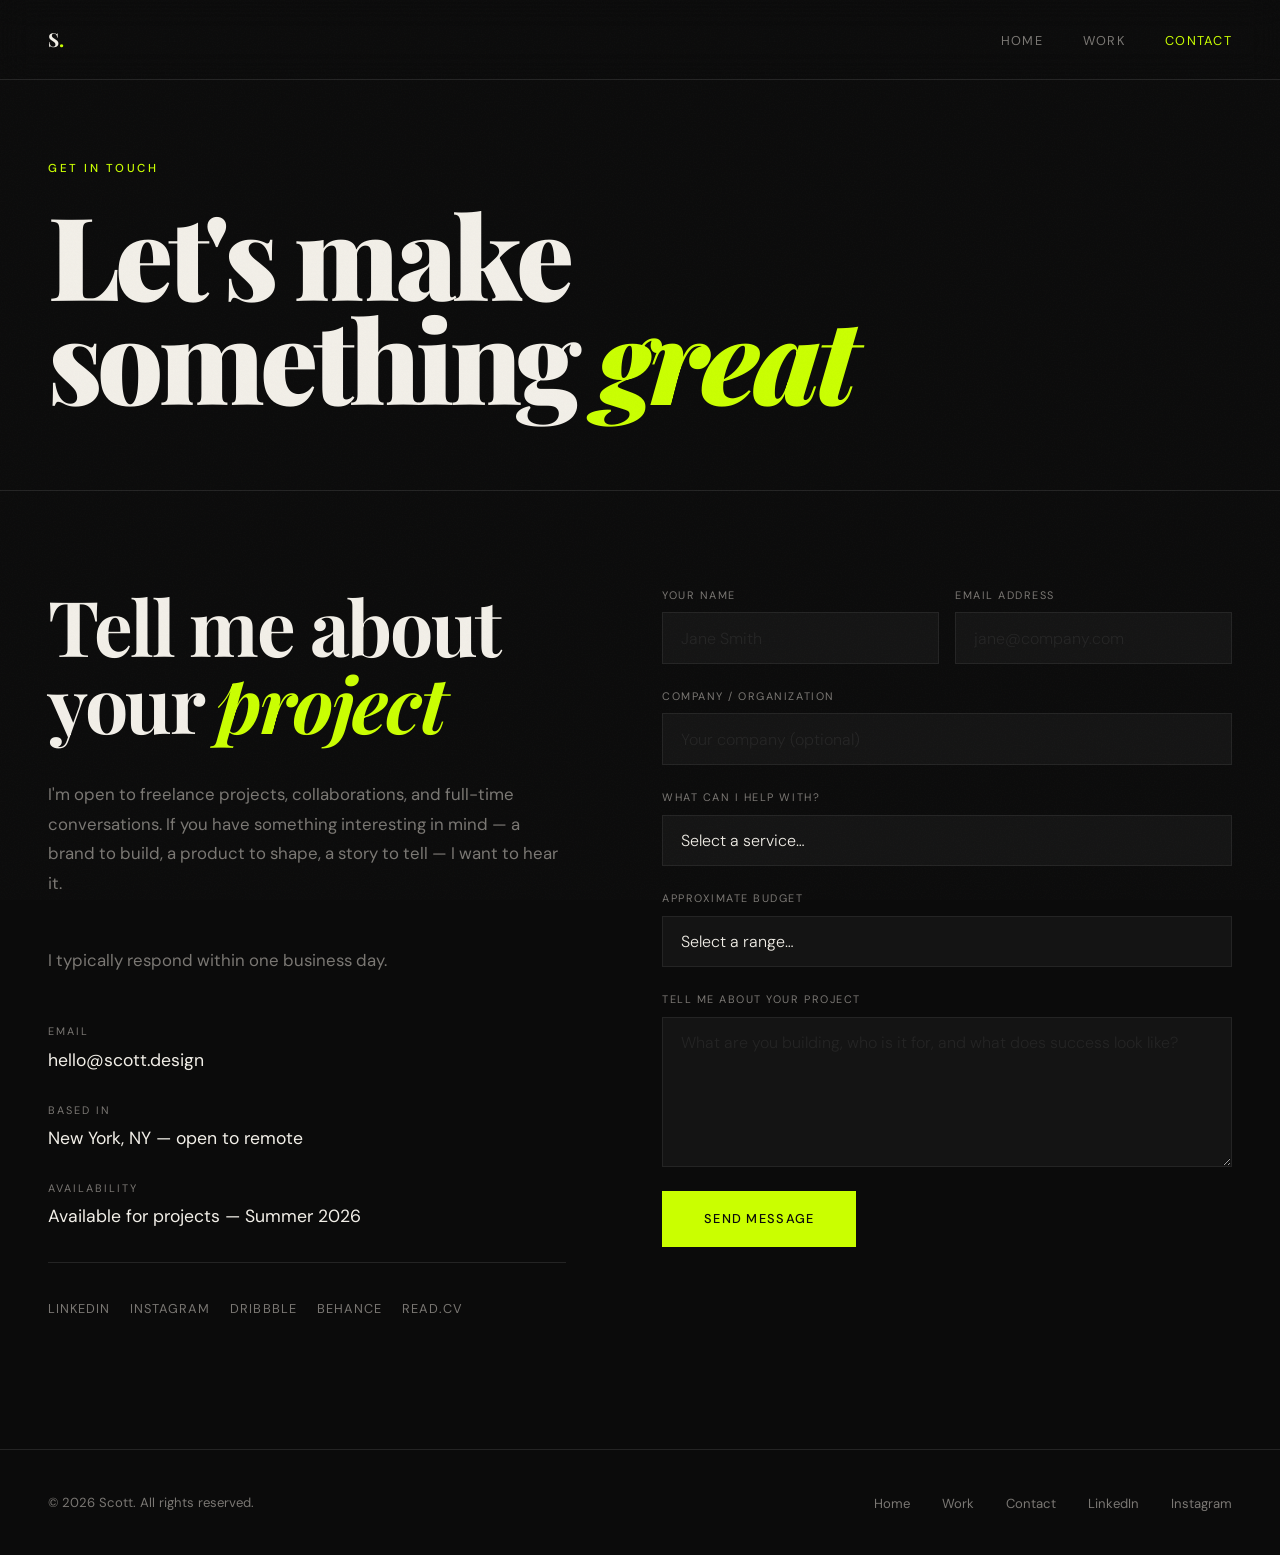
==== contact.html @ d435661e "first commit" ====
<!DOCTYPE html>
<html lang="en">
<head>
  <meta charset="UTF-8" />
  <meta name="viewport" content="width=device-width, initial-scale=1.0" />
  <title>Contact — Scott, Designer</title>
  <meta name="description" content="Get in touch with Scott to discuss your next design project." />
  <link rel="stylesheet" href="css/style.css" />
</head>
<body>

  <!-- ── NAVIGATION ── -->
  <nav>
    <a class="nav-logo" href="index.html">S<span>.</span></a>
    <ul class="nav-links">
      <li><a href="index.html">Home</a></li>
      <li><a href="work.html">Work</a></li>
      <li><a href="contact.html" class="active">Contact</a></li>
    </ul>
  </nav>

  <!-- ── PAGE HERO ── -->
  <div class="page-hero">
    <p class="page-hero-label">Get In Touch</p>
    <h1 class="page-hero-title">Let's make<br>something <em>great</em></h1>
  </div>

  <!-- ── CONTACT LAYOUT ── -->
  <div class="contact-layout">

    <!-- LEFT: Info -->
    <div class="contact-info">
      <div class="section-title">Tell me about<br>your <em>project</em></div>
      <p>
        I'm open to freelance projects, collaborations, and full-time 
        conversations. If you have something interesting in mind — 
        a brand to build, a product to shape, a story to tell — 
        I want to hear it.
      </p>
      <p>
        I typically respond within one business day.
      </p>

      <ul class="contact-details">
        <li>
          <div class="detail-label">Email</div>
          <div class="detail-value">
            <a href="mailto:hello@scott.design">hello@scott.design</a>
          </div>
        </li>
        <li>
          <div class="detail-label">Based In</div>
          <div class="detail-value">New York, NY — open to remote</div>
        </li>
        <li>
          <div class="detail-label">Availability</div>
          <div class="detail-value">Available for projects &mdash; Summer 2026</div>
        </li>
      </ul>

      <div class="divider"></div>

      <ul class="social-links">
        <li><a href="#" aria-label="LinkedIn">LinkedIn</a></li>
        <li><a href="#" aria-label="Instagram">Instagram</a></li>
        <li><a href="#" aria-label="Dribbble">Dribbble</a></li>
        <li><a href="#" aria-label="Behance">Behance</a></li>
        <li><a href="#" aria-label="Read.cv">Read.cv</a></li>
      </ul>
    </div>

    <!-- RIGHT: Form -->
    <form class="contact-form" action="#" method="POST">

      <div class="form-row">
        <div class="form-group">
          <label for="name">Your Name</label>
          <input type="text" id="name" name="name" placeholder="Jane Smith" required />
        </div>
        <div class="form-group">
          <label for="email">Email Address</label>
          <input type="email" id="email" name="email" placeholder="jane@company.com" required />
        </div>
      </div>

      <div class="form-group">
        <label for="company">Company / Organization</label>
        <input type="text" id="company" name="company" placeholder="Your company (optional)" />
      </div>

      <div class="form-group">
        <label for="service">What can I help with?</label>
        <select id="service" name="service">
          <option value="" disabled selected>Select a service&hellip;</option>
          <option value="brand">Brand Identity</option>
          <option value="digital">Digital Design / UI</option>
          <option value="art-direction">Art Direction</option>
          <option value="design-system">Design System</option>
          <option value="other">Something else</option>
        </select>
      </div>

      <div class="form-group">
        <label for="budget">Approximate Budget</label>
        <select id="budget" name="budget">
          <option value="" disabled selected>Select a range&hellip;</option>
          <option value="5-10k">$5k &ndash; $10k</option>
          <option value="10-25k">$10k &ndash; $25k</option>
          <option value="25-50k">$25k &ndash; $50k</option>
          <option value="50k+">$50k+</option>
          <option value="tbd">Let's talk</option>
        </select>
      </div>

      <div class="form-group">
        <label for="message">Tell me about your project</label>
        <textarea id="message" name="message" placeholder="What are you building, who is it for, and what does success look like?" required></textarea>
      </div>

      <button type="submit" class="form-submit">Send Message</button>

    </form>
  </div>

  <!-- ── FOOTER ── -->
  <footer>
    <p class="footer-copy">&copy; 2026 Scott. All rights reserved.</p>
    <ul class="footer-links">
      <li><a href="index.html">Home</a></li>
      <li><a href="work.html">Work</a></li>
      <li><a href="contact.html">Contact</a></li>
      <li><a href="#" aria-label="LinkedIn">LinkedIn</a></li>
      <li><a href="#" aria-label="Instagram">Instagram</a></li>
    </ul>
  </footer>

</body>
</html>
---- css/style.css ----
@import url('https://fonts.googleapis.com/css2?family=Playfair+Display:ital,wght@0,400;0,700;0,900;1,400;1,700&family=DM+Sans:opsz,wght@9..40,300;9..40,400;9..40,500&display=swap');

*, *::before, *::after {
  box-sizing: border-box;
  margin: 0;
  padding: 0;
}

:root {
  --bg:      #0B0B0B;
  --surface: #141414;
  --border:  #242424;
  --text:    #F2EFE8;
  --muted:   #7A7773;
  --accent:  #CAFF00;
}

html { scroll-behavior: smooth; }

body {
  background-color: var(--bg);
  color: var(--text);
  font-family: 'DM Sans', sans-serif;
  font-size: 16px;
  line-height: 1.6;
  -webkit-font-smoothing: antialiased;
}

a { color: inherit; text-decoration: none; }

img { display: block; width: 100%; }

/* ── NOISE OVERLAY ── */
body::after {
  content: '';
  position: fixed;
  inset: 0;
  background-image: url("data:image/svg+xml,%3Csvg xmlns='http://www.w3.org/2000/svg' width='300' height='300'%3E%3Cfilter id='n'%3E%3CfeTurbulence type='fractalNoise' baseFrequency='0.75' numOctaves='4' stitchTiles='stitch'/%3E%3C/filter%3E%3Crect width='300' height='300' filter='url(%23n)' opacity='0.05'/%3E%3C/svg%3E");
  pointer-events: none;
  z-index: 9000;
  opacity: 0.5;
}

/* ── NAV ── */
nav {
  position: fixed;
  top: 0; left: 0; right: 0;
  z-index: 100;
  padding: 1.5rem 3rem;
  display: flex;
  justify-content: space-between;
  align-items: center;
  background: rgba(11, 11, 11, 0.82);
  backdrop-filter: blur(16px);
  -webkit-backdrop-filter: blur(16px);
  border-bottom: 1px solid var(--border);
}

.nav-logo {
  font-family: 'Playfair Display', serif;
  font-size: 1.2rem;
  font-weight: 700;
  letter-spacing: -0.02em;
  color: var(--text);
}

.nav-logo span { color: var(--accent); }

.nav-links {
  display: flex;
  gap: 2.5rem;
  list-style: none;
}

.nav-links a {
  color: var(--muted);
  font-size: 0.8rem;
  font-weight: 400;
  letter-spacing: 0.1em;
  text-transform: uppercase;
  transition: color 0.2s;
}

.nav-links a:hover,
.nav-links a.active { color: var(--accent); }

/* ── HERO ── */
.hero {
  min-height: 100vh;
  display: flex;
  flex-direction: column;
  justify-content: flex-end;
  padding: 3rem;
  padding-top: 7rem;
  position: relative;
  overflow: hidden;
}

.hero-eyebrow {
  font-size: 0.72rem;
  letter-spacing: 0.22em;
  text-transform: uppercase;
  color: var(--accent);
  margin-bottom: 1.25rem;
  font-weight: 500;
}

.hero-name {
  font-family: 'Playfair Display', serif;
  font-size: clamp(5rem, 17vw, 16rem);
  font-weight: 900;
  line-height: 0.88;
  letter-spacing: -0.04em;
  color: var(--text);
}

.hero-name em {
  font-style: italic;
  color: var(--accent);
}

.hero-sub {
  margin-top: 2rem;
  padding-top: 2rem;
  border-top: 1px solid var(--border);
  display: flex;
  justify-content: space-between;
  align-items: flex-end;
  gap: 2rem;
}

.hero-tagline {
  font-size: clamp(1rem, 2vw, 1.375rem);
  color: var(--muted);
  font-weight: 300;
  max-width: 420px;
  line-height: 1.5;
}

.hero-tagline strong { color: var(--text); font-weight: 400; }

.hero-cta {
  display: flex;
  gap: 1rem;
  align-items: center;
  flex-shrink: 0;
}

.hero-scroll {
  font-size: 0.72rem;
  letter-spacing: 0.16em;
  text-transform: uppercase;
  color: var(--muted);
}

/* ── BUTTONS ── */
.btn {
  display: inline-block;
  padding: 0.875rem 2rem;
  font-size: 0.8rem;
  font-weight: 500;
  letter-spacing: 0.08em;
  text-transform: uppercase;
  transition: all 0.2s;
  cursor: pointer;
  font-family: 'DM Sans', sans-serif;
}

.btn-primary {
  background: var(--accent);
  color: var(--bg);
  border: 2px solid var(--accent);
}

.btn-primary:hover {
  background: transparent;
  color: var(--accent);
}

.btn-ghost {
  background: transparent;
  color: var(--muted);
  border: 2px solid var(--border);
}

.btn-ghost:hover {
  border-color: var(--text);
  color: var(--text);
}

/* ── SECTION SHARED ── */
.section-label {
  font-size: 0.72rem;
  letter-spacing: 0.22em;
  text-transform: uppercase;
  color: var(--accent);
  font-weight: 500;
  display: flex;
  align-items: center;
  gap: 1rem;
  margin-bottom: 3rem;
}

.section-label::after {
  content: '';
  flex: 1;
  height: 1px;
  background: var(--border);
}

.section-title {
  font-family: 'Playfair Display', serif;
  font-size: clamp(2.5rem, 6vw, 5rem);
  font-weight: 700;
  line-height: 1.0;
  letter-spacing: -0.03em;
  margin-bottom: 2.5rem;
}

.section-title em {
  font-style: italic;
  color: var(--accent);
}

/* ── ABOUT ── */
#about {
  padding: 8rem 3rem;
}

.about-grid {
  display: grid;
  grid-template-columns: 1.1fr 0.9fr;
  gap: 6rem;
  align-items: start;
}

.about-text p {
  color: var(--muted);
  font-size: 1.05rem;
  line-height: 1.85;
  margin-bottom: 1.5rem;
}

.about-text p:first-of-type {
  font-size: 1.3rem;
  color: var(--text);
  font-weight: 300;
  line-height: 1.6;
}

.about-text p strong { color: var(--text); font-weight: 400; }

.about-actions { margin-top: 2.5rem; display: flex; gap: 1rem; }

.about-sidebar {}

.stats-grid {
  display: grid;
  grid-template-columns: 1fr 1fr;
  gap: 1px;
  background: var(--border);
  border: 1px solid var(--border);
  margin-bottom: 2rem;
}

.stat {
  background: var(--bg);
  padding: 2.25rem;
}

.stat-num {
  font-family: 'Playfair Display', serif;
  font-size: 3.25rem;
  font-weight: 900;
  line-height: 1;
  color: var(--accent);
  margin-bottom: 0.4rem;
}

.stat-label {
  font-size: 0.72rem;
  letter-spacing: 0.12em;
  text-transform: uppercase;
  color: var(--muted);
}

.skills-list {
  list-style: none;
  border: 1px solid var(--border);
}

.skills-list li {
  padding: 1rem 1.5rem;
  border-bottom: 1px solid var(--border);
  font-size: 0.9rem;
  color: var(--muted);
  display: flex;
  justify-content: space-between;
  align-items: center;
  transition: background 0.2s, color 0.2s;
}

.skills-list li:last-child { border-bottom: none; }

.skills-list li:hover {
  background: var(--surface);
  color: var(--text);
}

.skill-dot {
  width: 6px;
  height: 6px;
  border-radius: 50%;
  background: var(--accent);
}

/* ── SERVICES ── */
#services {
  padding: 8rem 3rem;
  background: var(--surface);
  border-top: 1px solid var(--border);
  border-bottom: 1px solid var(--border);
}

.services-grid {
  display: grid;
  grid-template-columns: repeat(3, 1fr);
  gap: 1px;
  background: var(--border);
  border: 1px solid var(--border);
  margin-top: 1rem;
}

.service-card {
  background: var(--surface);
  padding: 3rem 2.5rem;
  transition: background 0.3s;
}

.service-card:hover { background: #1C1C1C; }

.service-num {
  font-family: 'Playfair Display', serif;
  font-size: 5rem;
  font-weight: 900;
  color: var(--border);
  line-height: 1;
  margin-bottom: 2rem;
  transition: color 0.3s;
}

.service-card:hover .service-num { color: #333; }

.service-name {
  font-family: 'Playfair Display', serif;
  font-size: 1.5rem;
  font-weight: 700;
  margin-bottom: 1rem;
  color: var(--text);
}

.service-desc {
  color: var(--muted);
  font-size: 0.95rem;
  line-height: 1.75;
}

/* ── WORK PREVIEW ── */
#work-preview {
  padding: 8rem 3rem;
}

.work-grid {
  display: grid;
  grid-template-columns: repeat(2, 1fr);
  gap: 1.5rem;
  margin-top: 1rem;
}

.project-card {
  overflow: hidden;
  border: 1px solid var(--border);
  transition: border-color 0.3s;
}

.project-card:hover { border-color: var(--accent); }

.project-thumb {
  aspect-ratio: 16 / 10;
  overflow: hidden;
  position: relative;
}

.project-thumb svg {
  width: 100%;
  height: 100%;
}

.project-info {
  padding: 1.75rem 2rem;
  display: flex;
  justify-content: space-between;
  align-items: flex-start;
  gap: 1rem;
}

.project-meta {}

.project-name {
  font-family: 'Playfair Display', serif;
  font-size: 1.375rem;
  font-weight: 700;
  margin-bottom: 0.5rem;
}

.project-tags { display: flex; gap: 0.5rem; flex-wrap: wrap; margin-top: 0.5rem; }

.tag {
  font-size: 0.68rem;
  letter-spacing: 0.1em;
  text-transform: uppercase;
  color: var(--muted);
  border: 1px solid var(--border);
  padding: 0.2rem 0.65rem;
  border-radius: 2rem;
}

.project-arrow {
  font-size: 1.25rem;
  color: var(--border);
  transition: color 0.2s, transform 0.2s;
  flex-shrink: 0;
  margin-top: 0.25rem;
}

.project-card:hover .project-arrow {
  color: var(--accent);
  transform: translate(2px, -2px);
}

.work-more {
  margin-top: 3rem;
  text-align: center;
}

/* ── CTA BAND ── */
.cta-band {
  background: var(--accent);
  padding: 7rem 3rem;
  text-align: center;
}

.cta-band .section-title {
  color: var(--bg);
  margin-bottom: 1rem;
}

.cta-band .section-label { color: rgba(11,11,11,0.5); justify-content: center; }
.cta-band .section-label::after { display: none; }

.cta-band p {
  color: rgba(11, 11, 11, 0.6);
  font-size: 1.1rem;
  font-weight: 300;
  max-width: 480px;
  margin: 0 auto 3rem;
  line-height: 1.65;
}

.btn-dark {
  background: var(--bg);
  color: var(--accent);
  border: 2px solid var(--bg);
}

.btn-dark:hover {
  background: transparent;
  color: var(--bg);
}

/* ── FOOTER ── */
footer {
  padding: 2.5rem 3rem;
  border-top: 1px solid var(--border);
  display: flex;
  justify-content: space-between;
  align-items: center;
  flex-wrap: wrap;
  gap: 1rem;
}

.footer-copy {
  color: var(--muted);
  font-size: 0.82rem;
}

.footer-links {
  display: flex;
  gap: 2rem;
  list-style: none;
}

.footer-links a {
  color: var(--muted);
  font-size: 0.82rem;
  transition: color 0.2s;
}

.footer-links a:hover { color: var(--text); }

/* ── PAGE HERO (work / contact) ── */
.page-hero {
  padding: 10rem 3rem 5rem;
  border-bottom: 1px solid var(--border);
}

.page-hero-label {
  font-size: 0.72rem;
  letter-spacing: 0.22em;
  text-transform: uppercase;
  color: var(--accent);
  font-weight: 500;
  margin-bottom: 1.5rem;
}

.page-hero-title {
  font-family: 'Playfair Display', serif;
  font-size: clamp(3.5rem, 9vw, 8rem);
  font-weight: 900;
  line-height: 0.9;
  letter-spacing: -0.04em;
}

.page-hero-title em {
  font-style: italic;
  color: var(--accent);
}

/* ── WORK PAGE ── */
.work-full {
  padding: 4rem 3rem 8rem;
}

.work-full-grid {
  display: grid;
  grid-template-columns: repeat(2, 1fr);
  gap: 1.5rem;
}

/* ── CONTACT PAGE ── */
.contact-layout {
  display: grid;
  grid-template-columns: 1fr 1.1fr;
  gap: 6rem;
  padding: 6rem 3rem 8rem;
  align-items: start;
}

.contact-info > p {
  color: var(--muted);
  font-size: 1.05rem;
  line-height: 1.75;
  margin-bottom: 3rem;
}

.contact-details {
  list-style: none;
  display: flex;
  flex-direction: column;
  gap: 1.75rem;
}

.contact-details li {}

.detail-label {
  font-size: 0.68rem;
  letter-spacing: 0.18em;
  text-transform: uppercase;
  color: var(--muted);
  margin-bottom: 0.3rem;
}

.detail-value {
  font-size: 1.1rem;
  color: var(--text);
}

.detail-value a { transition: color 0.2s; }
.detail-value a:hover { color: var(--accent); }

.divider { height: 1px; background: var(--border); margin: 2rem 0; }

.social-links {
  display: flex;
  gap: 1.25rem;
  flex-wrap: wrap;
  list-style: none;
}

.social-links a {
  font-size: 0.8rem;
  letter-spacing: 0.08em;
  text-transform: uppercase;
  color: var(--muted);
  transition: color 0.2s;
  border-bottom: 1px solid transparent;
  padding-bottom: 2px;
}

.social-links a:hover {
  color: var(--accent);
  border-color: var(--accent);
}

/* ── FORM ── */
.contact-form {
  display: flex;
  flex-direction: column;
  gap: 1.5rem;
}

.form-row {
  display: grid;
  grid-template-columns: 1fr 1fr;
  gap: 1rem;
}

.form-group {
  display: flex;
  flex-direction: column;
  gap: 0.5rem;
}

.form-group label {
  font-size: 0.68rem;
  letter-spacing: 0.14em;
  text-transform: uppercase;
  color: var(--muted);
}

.form-group input,
.form-group textarea,
.form-group select {
  background: var(--surface);
  border: 1px solid var(--border);
  color: var(--text);
  padding: 0.9rem 1.1rem;
  font-family: 'DM Sans', sans-serif;
  font-size: 1rem;
  font-weight: 300;
  outline: none;
  transition: border-color 0.2s;
  -webkit-appearance: none;
  border-radius: 0;
}

.form-group input::placeholder,
.form-group textarea::placeholder { color: var(--border); }

.form-group input:focus,
.form-group textarea:focus,
.form-group select:focus { border-color: var(--accent); }

.form-group textarea {
  min-height: 150px;
  resize: vertical;
}

.form-submit {
  display: inline-block;
  padding: 1.1rem 2.5rem;
  background: var(--accent);
  color: var(--bg);
  border: 2px solid var(--accent);
  font-family: 'DM Sans', sans-serif;
  font-size: 0.8rem;
  font-weight: 500;
  letter-spacing: 0.1em;
  text-transform: uppercase;
  cursor: pointer;
  align-self: flex-start;
  transition: all 0.2s;
}

.form-submit:hover {
  background: transparent;
  color: var(--accent);
}

/* ── MARQUEE ── */
.marquee-band {
  padding: 1.25rem 0;
  background: var(--accent);
  overflow: hidden;
  white-space: nowrap;
  border-top: 1px solid transparent;
}

.marquee-track {
  display: inline-flex;
  gap: 3rem;
  animation: marquee 22s linear infinite;
}

.marquee-track span {
  font-size: 0.72rem;
  letter-spacing: 0.2em;
  text-transform: uppercase;
  color: var(--bg);
  font-weight: 500;
}

@keyframes marquee {
  from { transform: translateX(0); }
  to   { transform: translateX(-50%); }
}

/* ── RESPONSIVE ── */
@media (max-width: 900px) {
  nav { padding: 1.25rem 1.5rem; }
  .hero { padding: 1.5rem; padding-top: 6rem; }
  #about, #services, #work-preview, .work-full { padding: 5rem 1.5rem; }
  .cta-band { padding: 5rem 1.5rem; }
  footer { padding: 2rem 1.5rem; }
  .page-hero { padding: 8rem 1.5rem 3rem; }
  .about-grid { grid-template-columns: 1fr; gap: 4rem; }
  .services-grid { grid-template-columns: 1fr; }
  .work-grid, .work-full-grid { grid-template-columns: 1fr; }
  .contact-layout { grid-template-columns: 1fr; gap: 4rem; padding: 5rem 1.5rem; }
  .form-row { grid-template-columns: 1fr; }
}
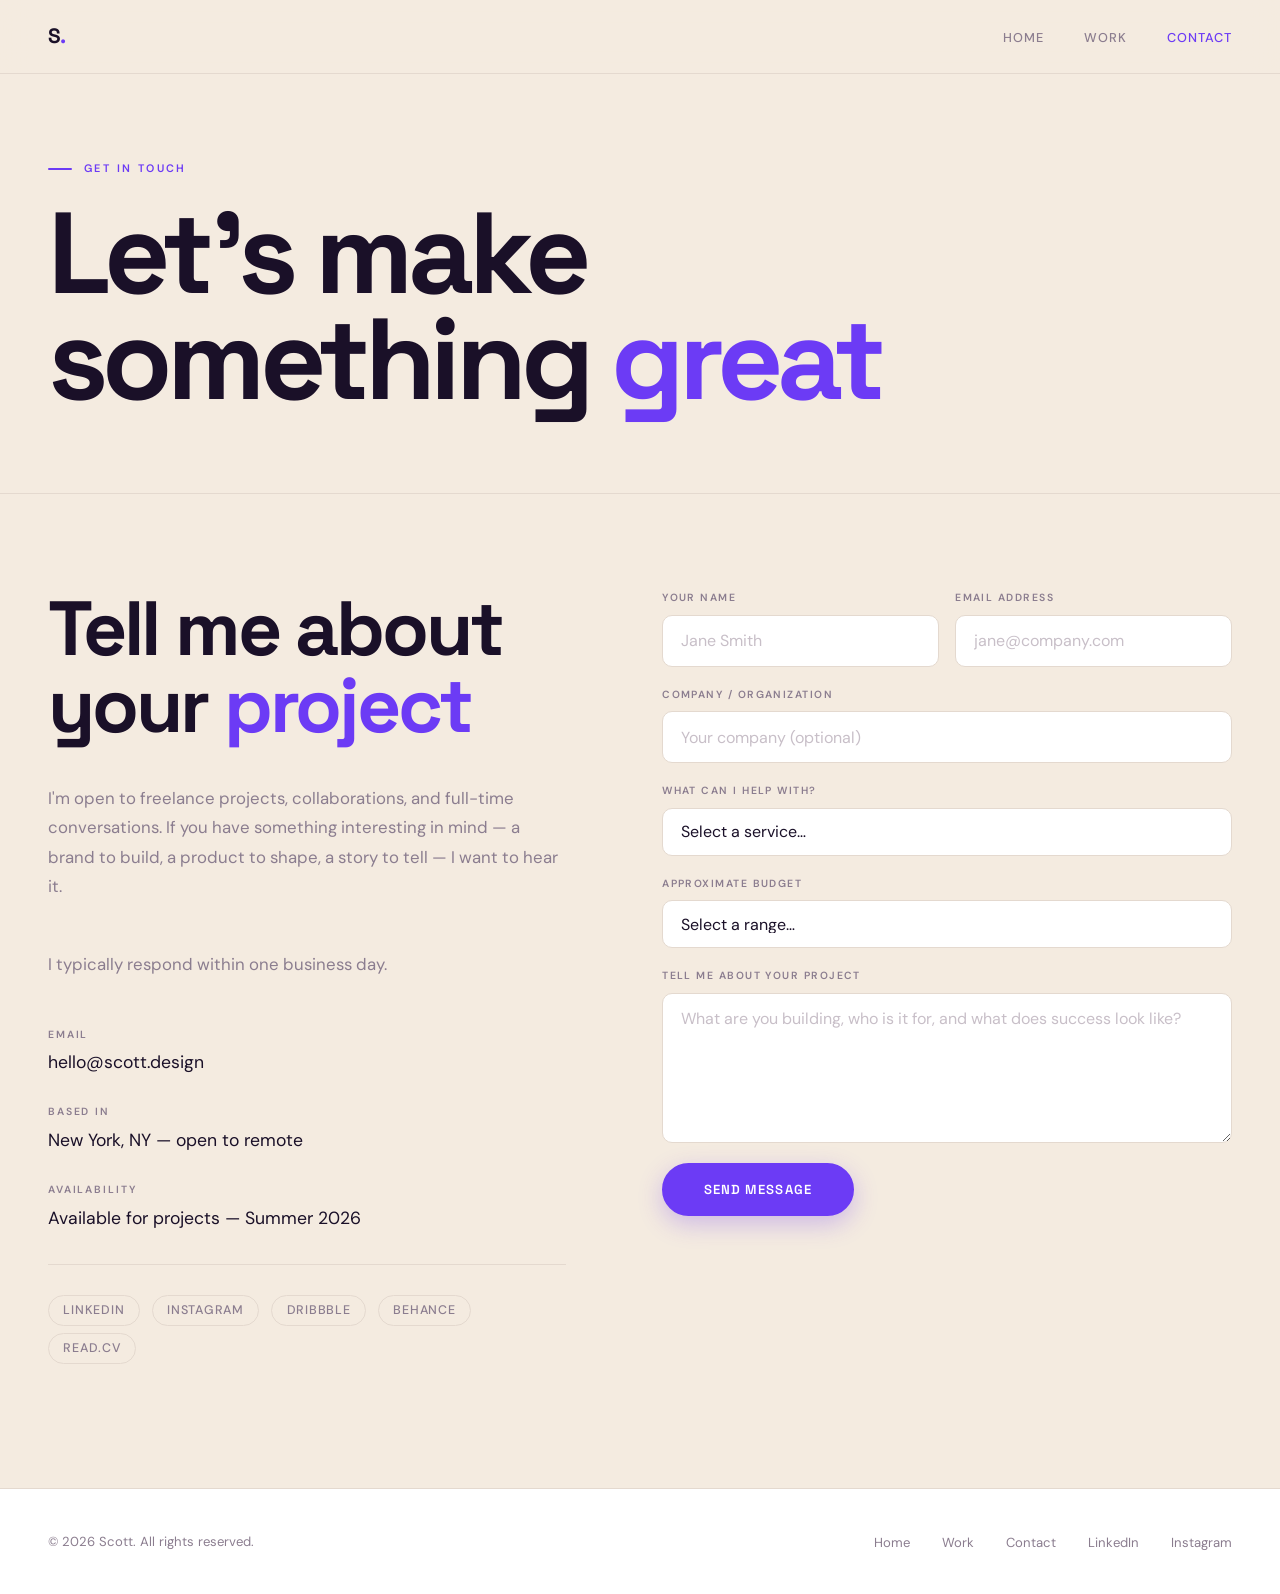
==== commit d2785cc7: "Refactor code structure for improved readability and maintainability" ====
--- a/contact.html
+++ b/contact.html
@@ -6,6 +6,9 @@
   <title>Contact — Scott, Designer</title>
   <meta name="description" content="Get in touch with Scott to discuss your next design project." />
   <link rel="stylesheet" href="css/style.css" />
+  <style>
+    .page-hero { background: var(--bg); }
+  </style>
 </head>
 <body>
 
--- a/css/style.css
+++ b/css/style.css
@@ -1,4 +1,4 @@
-@import url('https://fonts.googleapis.com/css2?family=Playfair+Display:ital,wght@0,400;0,700;0,900;1,400;1,700&family=DM+Sans:opsz,wght@9..40,300;9..40,400;9..40,500&display=swap');
+@import url('https://fonts.googleapis.com/css2?family=Space+Grotesk:wght@400;500;600;700&family=DM+Sans:opsz,wght@9..40,300;9..40,400;9..40,500&display=swap');
 
 *, *::before, *::after {
   box-sizing: border-box;
@@ -7,12 +7,14 @@
 }
 
 :root {
-  --bg:      #0B0B0B;
-  --surface: #141414;
-  --border:  #242424;
-  --text:    #F2EFE8;
-  --muted:   #7A7773;
-  --accent:  #CAFF00;
+  --bg:      #F4EBE0;
+  --surface: #FFFFFF;
+  --border:  #E4D9CF;
+  --text:    #1A1028;
+  --muted:   #8B7D8F;
+  --accent:  #6C3BF5;
+  --accent2: #F5A623;
+  --deep:    #2D1B69;
 }
 
 html { scroll-behavior: smooth; }
@@ -30,37 +32,26 @@
 
 img { display: block; width: 100%; }
 
-/* ── NOISE OVERLAY ── */
-body::after {
-  content: '';
-  position: fixed;
-  inset: 0;
-  background-image: url("data:image/svg+xml,%3Csvg xmlns='http://www.w3.org/2000/svg' width='300' height='300'%3E%3Cfilter id='n'%3E%3CfeTurbulence type='fractalNoise' baseFrequency='0.75' numOctaves='4' stitchTiles='stitch'/%3E%3C/filter%3E%3Crect width='300' height='300' filter='url(%23n)' opacity='0.05'/%3E%3C/svg%3E");
-  pointer-events: none;
-  z-index: 9000;
-  opacity: 0.5;
-}
-
 /* ── NAV ── */
 nav {
   position: fixed;
   top: 0; left: 0; right: 0;
   z-index: 100;
-  padding: 1.5rem 3rem;
+  padding: 1.25rem 3rem;
   display: flex;
   justify-content: space-between;
   align-items: center;
-  background: rgba(11, 11, 11, 0.82);
-  backdrop-filter: blur(16px);
-  -webkit-backdrop-filter: blur(16px);
+  background: rgba(244, 235, 224, 0.88);
+  backdrop-filter: blur(20px);
+  -webkit-backdrop-filter: blur(20px);
   border-bottom: 1px solid var(--border);
 }
 
 .nav-logo {
-  font-family: 'Playfair Display', serif;
-  font-size: 1.2rem;
+  font-family: 'Space Grotesk', sans-serif;
+  font-size: 1.3rem;
   font-weight: 700;
-  letter-spacing: -0.02em;
+  letter-spacing: -0.03em;
   color: var(--text);
 }
 
@@ -75,8 +66,8 @@
 .nav-links a {
   color: var(--muted);
   font-size: 0.8rem;
-  font-weight: 400;
-  letter-spacing: 0.1em;
+  font-weight: 500;
+  letter-spacing: 0.08em;
   text-transform: uppercase;
   transition: color 0.2s;
 }
@@ -87,13 +78,68 @@
 /* ── HERO ── */
 .hero {
   min-height: 100vh;
-  display: flex;
-  flex-direction: column;
-  justify-content: flex-end;
-  padding: 3rem;
-  padding-top: 7rem;
+  display: grid;
+  grid-template-columns: 1fr 1fr;
+  grid-template-rows: 1fr auto;
+  align-items: center;
+  padding: 0;
+  padding-top: 5rem;
   position: relative;
   overflow: hidden;
+}
+
+.hero-marquee {
+  grid-column: 1 / -1;
+  align-self: end;
+}
+
+.hero-left {
+  display: flex;
+  flex-direction: column;
+  justify-content: center;
+  padding: 4rem 3rem 4rem 3rem;
+  height: 100%;
+  position: relative;
+  z-index: 1;
+}
+
+.hero-right {
+  display: flex;
+  align-items: center;
+  justify-content: center;
+  height: 100%;
+  background: rgba(108, 59, 245, 0.05);
+  border-left: 1px solid var(--border);
+  position: relative;
+  overflow: visible;
+}
+
+.hero-right::before {
+  content: '';
+  position: absolute;
+  inset: 0;
+  background: radial-gradient(ellipse at 60% 40%, rgba(108,59,245,0.12) 0%, transparent 70%);
+  pointer-events: none;
+}
+
+.hero-name-row {
+  display: flex;
+  align-items: center;
+  gap: 2rem;
+}
+
+/* decorative blob — left side only */
+.hero-left::before {
+  content: '';
+  position: absolute;
+  width: 420px;
+  height: 420px;
+  border-radius: 50%;
+  background: radial-gradient(circle, rgba(108,59,245,0.1) 0%, transparent 70%);
+  top: -80px;
+  left: -100px;
+  pointer-events: none;
+  z-index: 0;
 }
 
 .hero-eyebrow {
@@ -102,21 +148,34 @@
   text-transform: uppercase;
   color: var(--accent);
   margin-bottom: 1.25rem;
-  font-weight: 500;
+  font-weight: 600;
+  display: flex;
+  align-items: center;
+  gap: 0.75rem;
+}
+
+.hero-eyebrow::before {
+  content: '';
+  display: inline-block;
+  width: 2rem;
+  height: 2px;
+  background: var(--accent);
+  border-radius: 2px;
 }
 
 .hero-name {
-  font-family: 'Playfair Display', serif;
-  font-size: clamp(5rem, 17vw, 16rem);
-  font-weight: 900;
-  line-height: 0.88;
-  letter-spacing: -0.04em;
+  font-family: 'Space Grotesk', sans-serif;
+  font-size: clamp(4rem, 8vw, 9rem);
+  font-weight: 700;
+  line-height: 0.95;
+  letter-spacing: -0.05em;
   color: var(--text);
 }
 
 .hero-name em {
-  font-style: italic;
-  color: var(--accent);
+  font-style: normal;
+  color: var(--accent);
+  display: block;
 }
 
 .hero-sub {
@@ -137,44 +196,41 @@
   line-height: 1.5;
 }
 
-.hero-tagline strong { color: var(--text); font-weight: 400; }
+.hero-tagline strong { color: var(--text); font-weight: 500; }
 
 .hero-cta {
   display: flex;
   gap: 1rem;
   align-items: center;
   flex-shrink: 0;
-}
-
-.hero-scroll {
-  font-size: 0.72rem;
-  letter-spacing: 0.16em;
-  text-transform: uppercase;
-  color: var(--muted);
 }
 
 /* ── BUTTONS ── */
 .btn {
   display: inline-block;
   padding: 0.875rem 2rem;
-  font-size: 0.8rem;
-  font-weight: 500;
-  letter-spacing: 0.08em;
-  text-transform: uppercase;
-  transition: all 0.2s;
+  font-size: 0.82rem;
+  font-weight: 600;
+  letter-spacing: 0.06em;
+  text-transform: uppercase;
+  transition: all 0.22s ease;
   cursor: pointer;
-  font-family: 'DM Sans', sans-serif;
+  font-family: 'Space Grotesk', sans-serif;
+  border-radius: 100px;
 }
 
 .btn-primary {
   background: var(--accent);
-  color: var(--bg);
+  color: #fff;
   border: 2px solid var(--accent);
+  box-shadow: 0 8px 24px rgba(108, 59, 245, 0.28);
 }
 
 .btn-primary:hover {
-  background: transparent;
-  color: var(--accent);
+  background: var(--deep);
+  border-color: var(--deep);
+  box-shadow: 0 12px 32px rgba(45, 27, 105, 0.32);
+  transform: translateY(-2px);
 }
 
 .btn-ghost {
@@ -184,21 +240,32 @@
 }
 
 .btn-ghost:hover {
-  border-color: var(--text);
-  color: var(--text);
+  border-color: var(--accent);
+  color: var(--accent);
+  transform: translateY(-2px);
 }
 
 /* ── SECTION SHARED ── */
 .section-label {
-  font-size: 0.72rem;
+  font-size: 0.68rem;
   letter-spacing: 0.22em;
   text-transform: uppercase;
   color: var(--accent);
-  font-weight: 500;
+  font-weight: 600;
   display: flex;
   align-items: center;
-  gap: 1rem;
-  margin-bottom: 3rem;
+  gap: 0.75rem;
+  margin-bottom: 2rem;
+}
+
+.section-label::before {
+  content: '';
+  display: inline-block;
+  width: 1.5rem;
+  height: 2px;
+  background: var(--accent);
+  border-radius: 2px;
+  flex-shrink: 0;
 }
 
 .section-label::after {
@@ -209,22 +276,99 @@
 }
 
 .section-title {
-  font-family: 'Playfair Display', serif;
+  font-family: 'Space Grotesk', sans-serif;
   font-size: clamp(2.5rem, 6vw, 5rem);
   font-weight: 700;
   line-height: 1.0;
-  letter-spacing: -0.03em;
+  letter-spacing: -0.04em;
   margin-bottom: 2.5rem;
+  color: var(--text);
 }
 
 .section-title em {
-  font-style: italic;
-  color: var(--accent);
+  font-style: normal;
+  color: var(--accent);
+}
+
+/* ── PROFILE PHOTO ── */
+.profile-photo-wrap {
+  position: relative;
+  width: 160px;
+  height: 160px;
+  margin-bottom: 2.5rem;
+}
+
+/* hero photo — circular, same height as 2-line name */
+.hero-photo-wrap {
+  width: clamp(8rem, 16vw, 17rem);
+  height: clamp(8rem, 16vw, 17rem);
+  border-radius: 50%;
+  margin-bottom: 0;
+  flex-shrink: 0;
+  position: relative;
+}
+
+.hero-photo-wrap::before,
+.hero-photo-wrap::after { display: block; }
+
+.hero-photo {
+  width: clamp(8rem, 16vw, 17rem) !important;
+  height: clamp(8rem, 16vw, 17rem) !important;
+  border-radius: 50% !important;
+  object-fit: cover;
+  object-position: center top;
+}
+
+.profile-photo-wrap::before {
+  content: '';
+  position: absolute;
+  inset: -8px;
+  border-radius: 50%;
+  border: 2px dashed var(--accent);
+  opacity: 0.45;
+  transition: opacity 0.35s, transform 0.6s ease;
+}
+
+.profile-photo-wrap::after {
+  content: '';
+  position: absolute;
+  inset: -4px;
+  border-radius: 50%;
+  border: 2px solid var(--accent);
+  transition: inset 0.35s ease;
+}
+
+.profile-photo-wrap:hover::before {
+  opacity: 1;
+  transform: rotate(90deg);
+}
+
+.profile-photo-wrap:hover::after {
+  inset: -7px;
+}
+
+.profile-photo {
+  width: 160px;
+  height: 160px;
+  border-radius: 50%;
+  object-fit: cover;
+  object-position: center top;
+  display: block;
+  position: relative;
+  z-index: 1;
+  filter: grayscale(15%);
+  transition: filter 0.35s ease, transform 0.35s ease;
+}
+
+.profile-photo-wrap:hover .profile-photo {
+  filter: grayscale(0%) brightness(1.05);
+  transform: scale(1.04);
 }
 
 /* ── ABOUT ── */
 #about {
   padding: 8rem 3rem;
+  background: var(--bg);
 }
 
 .about-grid {
@@ -248,63 +392,75 @@
   line-height: 1.6;
 }
 
-.about-text p strong { color: var(--text); font-weight: 400; }
+.about-text p strong { color: var(--text); font-weight: 500; }
 
 .about-actions { margin-top: 2.5rem; display: flex; gap: 1rem; }
-
-.about-sidebar {}
 
 .stats-grid {
   display: grid;
   grid-template-columns: 1fr 1fr;
-  gap: 1px;
-  background: var(--border);
+  gap: 1rem;
+  margin-bottom: 1.5rem;
+}
+
+.stat {
+  background: var(--surface);
+  padding: 1.75rem;
+  border-radius: 16px;
   border: 1px solid var(--border);
-  margin-bottom: 2rem;
-}
-
-.stat {
-  background: var(--bg);
-  padding: 2.25rem;
+  box-shadow: 0 2px 12px rgba(26, 16, 40, 0.06);
+  transition: transform 0.2s ease, box-shadow 0.2s ease;
+}
+
+.stat:hover {
+  transform: translateY(-3px);
+  box-shadow: 0 8px 24px rgba(108, 59, 245, 0.12);
 }
 
 .stat-num {
-  font-family: 'Playfair Display', serif;
-  font-size: 3.25rem;
-  font-weight: 900;
+  font-family: 'Space Grotesk', sans-serif;
+  font-size: 2.75rem;
+  font-weight: 700;
   line-height: 1;
   color: var(--accent);
   margin-bottom: 0.4rem;
+  letter-spacing: -0.03em;
 }
 
 .stat-label {
-  font-size: 0.72rem;
-  letter-spacing: 0.12em;
-  text-transform: uppercase;
-  color: var(--muted);
+  font-size: 0.7rem;
+  letter-spacing: 0.1em;
+  text-transform: uppercase;
+  color: var(--muted);
+  font-weight: 500;
 }
 
 .skills-list {
   list-style: none;
+  display: flex;
+  flex-direction: column;
+  gap: 0.5rem;
+}
+
+.skills-list li {
+  padding: 0.875rem 1.25rem;
+  border-radius: 10px;
+  background: var(--surface);
   border: 1px solid var(--border);
-}
-
-.skills-list li {
-  padding: 1rem 1.5rem;
-  border-bottom: 1px solid var(--border);
   font-size: 0.9rem;
   color: var(--muted);
   display: flex;
   justify-content: space-between;
   align-items: center;
-  transition: background 0.2s, color 0.2s;
-}
-
-.skills-list li:last-child { border-bottom: none; }
+  transition: background 0.2s, color 0.2s, border-color 0.2s, transform 0.2s;
+  box-shadow: 0 1px 6px rgba(26, 16, 40, 0.05);
+}
 
 .skills-list li:hover {
-  background: var(--surface);
-  color: var(--text);
+  background: var(--accent);
+  color: #fff;
+  border-color: var(--accent);
+  transform: translateX(4px);
 }
 
 .skill-dot {
@@ -312,62 +468,95 @@
   height: 6px;
   border-radius: 50%;
   background: var(--accent);
+  transition: background 0.2s;
+}
+
+.skills-list li:hover .skill-dot {
+  background: #fff;
 }
 
 /* ── SERVICES ── */
 #services {
   padding: 8rem 3rem;
-  background: var(--surface);
-  border-top: 1px solid var(--border);
-  border-bottom: 1px solid var(--border);
-}
+  background: var(--deep);
+  position: relative;
+  overflow: hidden;
+}
+
+#services::before {
+  content: '';
+  position: absolute;
+  width: 600px;
+  height: 600px;
+  border-radius: 50%;
+  background: radial-gradient(circle, rgba(108,59,245,0.35) 0%, transparent 65%);
+  top: -200px;
+  right: -150px;
+  pointer-events: none;
+}
+
+#services .section-label { color: rgba(255,255,255,0.45); }
+#services .section-label::before { background: rgba(255,255,255,0.35); }
+#services .section-label::after { background: rgba(255,255,255,0.12); }
+#services .section-title { color: #fff; }
+#services .section-title em { color: #C4B5FD; }
 
 .services-grid {
   display: grid;
   grid-template-columns: repeat(3, 1fr);
-  gap: 1px;
-  background: var(--border);
-  border: 1px solid var(--border);
-  margin-top: 1rem;
+  gap: 1.25rem;
+  margin-top: 0.5rem;
+  position: relative;
+  z-index: 1;
 }
 
 .service-card {
-  background: var(--surface);
-  padding: 3rem 2.5rem;
-  transition: background 0.3s;
-}
-
-.service-card:hover { background: #1C1C1C; }
+  background: rgba(255,255,255,0.07);
+  border: 1px solid rgba(255,255,255,0.12);
+  border-radius: 20px;
+  padding: 2.5rem 2rem;
+  transition: background 0.3s, transform 0.3s, box-shadow 0.3s;
+  backdrop-filter: blur(8px);
+}
+
+.service-card:hover {
+  background: rgba(255,255,255,0.12);
+  transform: translateY(-6px);
+  box-shadow: 0 20px 48px rgba(0,0,0,0.25);
+}
 
 .service-num {
-  font-family: 'Playfair Display', serif;
-  font-size: 5rem;
-  font-weight: 900;
-  color: var(--border);
+  font-family: 'Space Grotesk', sans-serif;
+  font-size: 4rem;
+  font-weight: 700;
+  color: rgba(255,255,255,0.12);
   line-height: 1;
-  margin-bottom: 2rem;
+  margin-bottom: 1.5rem;
+  letter-spacing: -0.04em;
   transition: color 0.3s;
 }
 
-.service-card:hover .service-num { color: #333; }
+.service-card:hover .service-num { color: rgba(196,181,253,0.4); }
 
 .service-name {
-  font-family: 'Playfair Display', serif;
-  font-size: 1.5rem;
+  font-family: 'Space Grotesk', sans-serif;
+  font-size: 1.4rem;
   font-weight: 700;
-  margin-bottom: 1rem;
-  color: var(--text);
+  margin-bottom: 0.875rem;
+  color: #fff;
+  letter-spacing: -0.02em;
 }
 
 .service-desc {
-  color: var(--muted);
-  font-size: 0.95rem;
+  color: rgba(255,255,255,0.55);
+  font-size: 0.92rem;
   line-height: 1.75;
 }
 
 /* ── WORK PREVIEW ── */
 #work-preview {
   padding: 8rem 3rem;
+  background: var(--bg);
 }
 
 .work-grid {
@@ -379,16 +568,24 @@
 
 .project-card {
   overflow: hidden;
+  border-radius: 20px;
   border: 1px solid var(--border);
-  transition: border-color 0.3s;
-}
-
-.project-card:hover { border-color: var(--accent); }
+  background: var(--surface);
+  box-shadow: 0 2px 16px rgba(26, 16, 40, 0.07);
+  transition: transform 0.3s ease, box-shadow 0.3s ease, border-color 0.3s;
+}
+
+.project-card:hover {
+  transform: translateY(-6px);
+  box-shadow: 0 16px 40px rgba(108, 59, 245, 0.14);
+  border-color: rgba(108, 59, 245, 0.3);
+}
 
 .project-thumb {
   aspect-ratio: 16 / 10;
   overflow: hidden;
   position: relative;
+  border-radius: 20px 20px 0 0;
 }
 
 .project-thumb svg {
@@ -397,45 +594,47 @@
 }
 
 .project-info {
-  padding: 1.75rem 2rem;
+  padding: 1.5rem 1.75rem;
   display: flex;
   justify-content: space-between;
   align-items: flex-start;
   gap: 1rem;
 }
 
-.project-meta {}
-
 .project-name {
-  font-family: 'Playfair Display', serif;
-  font-size: 1.375rem;
+  font-family: 'Space Grotesk', sans-serif;
+  font-size: 1.2rem;
   font-weight: 700;
   margin-bottom: 0.5rem;
-}
-
-.project-tags { display: flex; gap: 0.5rem; flex-wrap: wrap; margin-top: 0.5rem; }
+  letter-spacing: -0.02em;
+  color: var(--text);
+}
+
+.project-tags { display: flex; gap: 0.4rem; flex-wrap: wrap; margin-top: 0.5rem; }
 
 .tag {
-  font-size: 0.68rem;
-  letter-spacing: 0.1em;
-  text-transform: uppercase;
-  color: var(--muted);
-  border: 1px solid var(--border);
+  font-size: 0.65rem;
+  letter-spacing: 0.06em;
+  text-transform: uppercase;
+  color: var(--accent);
+  background: rgba(108, 59, 245, 0.08);
+  border: 1px solid rgba(108, 59, 245, 0.18);
   padding: 0.2rem 0.65rem;
   border-radius: 2rem;
+  font-weight: 500;
 }
 
 .project-arrow {
   font-size: 1.25rem;
   color: var(--border);
-  transition: color 0.2s, transform 0.2s;
+  transition: color 0.2s, transform 0.25s;
   flex-shrink: 0;
-  margin-top: 0.25rem;
+  margin-top: 0.15rem;
 }
 
 .project-card:hover .project-arrow {
   color: var(--accent);
-  transform: translate(2px, -2px);
+  transform: translate(3px, -3px);
 }
 
 .work-more {
@@ -445,21 +644,40 @@
 
 /* ── CTA BAND ── */
 .cta-band {
-  background: var(--accent);
+  background: linear-gradient(135deg, var(--deep) 0%, var(--accent) 100%);
   padding: 7rem 3rem;
   text-align: center;
+  position: relative;
+  overflow: hidden;
+}
+
+.cta-band::before {
+  content: '';
+  position: absolute;
+  width: 500px;
+  height: 500px;
+  border-radius: 50%;
+  background: rgba(255,255,255,0.06);
+  top: -180px;
+  left: 50%;
+  transform: translateX(-50%);
+  pointer-events: none;
 }
 
 .cta-band .section-title {
-  color: var(--bg);
+  color: #fff;
   margin-bottom: 1rem;
 }
 
-.cta-band .section-label { color: rgba(11,11,11,0.5); justify-content: center; }
+.cta-band .section-label {
+  color: rgba(255,255,255,0.5);
+  justify-content: center;
+}
+.cta-band .section-label::before { background: rgba(255,255,255,0.35); }
 .cta-band .section-label::after { display: none; }
 
 .cta-band p {
-  color: rgba(11, 11, 11, 0.6);
+  color: rgba(255,255,255,0.65);
   font-size: 1.1rem;
   font-weight: 300;
   max-width: 480px;
@@ -468,20 +686,25 @@
 }
 
 .btn-dark {
-  background: var(--bg);
-  color: var(--accent);
-  border: 2px solid var(--bg);
+  background: #fff;
+  color: var(--accent);
+  border: 2px solid #fff;
+  box-shadow: 0 8px 24px rgba(0,0,0,0.2);
 }
 
 .btn-dark:hover {
-  background: transparent;
-  color: var(--bg);
+  background: var(--text);
+  border-color: var(--text);
+  color: #fff;
+  transform: translateY(-2px);
+  box-shadow: 0 14px 32px rgba(0,0,0,0.25);
 }
 
 /* ── FOOTER ── */
 footer {
   padding: 2.5rem 3rem;
   border-top: 1px solid var(--border);
+  background: var(--surface);
   display: flex;
   justify-content: space-between;
   align-items: center;
@@ -506,39 +729,54 @@
   transition: color 0.2s;
 }
 
-.footer-links a:hover { color: var(--text); }
+.footer-links a:hover { color: var(--accent); }
 
 /* ── PAGE HERO (work / contact) ── */
 .page-hero {
   padding: 10rem 3rem 5rem;
   border-bottom: 1px solid var(--border);
+  background: var(--bg);
 }
 
 .page-hero-label {
-  font-size: 0.72rem;
+  font-size: 0.68rem;
   letter-spacing: 0.22em;
   text-transform: uppercase;
   color: var(--accent);
-  font-weight: 500;
+  font-weight: 600;
   margin-bottom: 1.5rem;
+  display: flex;
+  align-items: center;
+  gap: 0.75rem;
+}
+
+.page-hero-label::before {
+  content: '';
+  display: inline-block;
+  width: 1.5rem;
+  height: 2px;
+  background: var(--accent);
+  border-radius: 2px;
 }
 
 .page-hero-title {
-  font-family: 'Playfair Display', serif;
+  font-family: 'Space Grotesk', sans-serif;
   font-size: clamp(3.5rem, 9vw, 8rem);
-  font-weight: 900;
-  line-height: 0.9;
-  letter-spacing: -0.04em;
+  font-weight: 700;
+  line-height: 0.92;
+  letter-spacing: -0.05em;
+  color: var(--text);
 }
 
 .page-hero-title em {
-  font-style: italic;
+  font-style: normal;
   color: var(--accent);
 }
 
 /* ── WORK PAGE ── */
 .work-full {
   padding: 4rem 3rem 8rem;
+  background: var(--bg);
 }
 
 .work-full-grid {
@@ -554,6 +792,7 @@
   gap: 6rem;
   padding: 6rem 3rem 8rem;
   align-items: start;
+  background: var(--bg);
 }
 
 .contact-info > p {
@@ -573,11 +812,12 @@
 .contact-details li {}
 
 .detail-label {
-  font-size: 0.68rem;
+  font-size: 0.65rem;
   letter-spacing: 0.18em;
   text-transform: uppercase;
   color: var(--muted);
   margin-bottom: 0.3rem;
+  font-weight: 600;
 }
 
 .detail-value {
@@ -592,31 +832,34 @@
 
 .social-links {
   display: flex;
-  gap: 1.25rem;
+  gap: 0.75rem;
   flex-wrap: wrap;
   list-style: none;
 }
 
 .social-links a {
-  font-size: 0.8rem;
-  letter-spacing: 0.08em;
-  text-transform: uppercase;
-  color: var(--muted);
-  transition: color 0.2s;
-  border-bottom: 1px solid transparent;
-  padding-bottom: 2px;
+  font-size: 0.78rem;
+  font-weight: 500;
+  letter-spacing: 0.06em;
+  text-transform: uppercase;
+  color: var(--muted);
+  transition: color 0.2s, background 0.2s;
+  border: 1px solid var(--border);
+  padding: 0.4rem 0.9rem;
+  border-radius: 100px;
 }
 
 .social-links a:hover {
   color: var(--accent);
   border-color: var(--accent);
+  background: rgba(108,59,245,0.06);
 }
 
 /* ── FORM ── */
 .contact-form {
   display: flex;
   flex-direction: column;
-  gap: 1.5rem;
+  gap: 1.25rem;
 }
 
 .form-row {
@@ -632,34 +875,38 @@
 }
 
 .form-group label {
-  font-size: 0.68rem;
+  font-size: 0.65rem;
   letter-spacing: 0.14em;
   text-transform: uppercase;
   color: var(--muted);
+  font-weight: 600;
 }
 
 .form-group input,
 .form-group textarea,
 .form-group select {
   background: var(--surface);
-  border: 1px solid var(--border);
+  border: 1.5px solid var(--border);
   color: var(--text);
   padding: 0.9rem 1.1rem;
   font-family: 'DM Sans', sans-serif;
   font-size: 1rem;
-  font-weight: 300;
+  font-weight: 400;
   outline: none;
-  transition: border-color 0.2s;
+  transition: border-color 0.2s, box-shadow 0.2s;
   -webkit-appearance: none;
-  border-radius: 0;
+  border-radius: 10px;
 }
 
 .form-group input::placeholder,
-.form-group textarea::placeholder { color: var(--border); }
+.form-group textarea::placeholder { color: #C8BFC8; }
 
 .form-group input:focus,
 .form-group textarea:focus,
-.form-group select:focus { border-color: var(--accent); }
+.form-group select:focus {
+  border-color: var(--accent);
+  box-shadow: 0 0 0 3px rgba(108, 59, 245, 0.1);
+}
 
 .form-group textarea {
   min-height: 150px;
@@ -668,32 +915,35 @@
 
 .form-submit {
   display: inline-block;
-  padding: 1.1rem 2.5rem;
+  padding: 1rem 2.5rem;
   background: var(--accent);
-  color: var(--bg);
+  color: #fff;
   border: 2px solid var(--accent);
-  font-family: 'DM Sans', sans-serif;
-  font-size: 0.8rem;
-  font-weight: 500;
-  letter-spacing: 0.1em;
+  font-family: 'Space Grotesk', sans-serif;
+  font-size: 0.82rem;
+  font-weight: 600;
+  letter-spacing: 0.08em;
   text-transform: uppercase;
   cursor: pointer;
   align-self: flex-start;
-  transition: all 0.2s;
+  transition: all 0.22s ease;
+  border-radius: 100px;
+  box-shadow: 0 8px 24px rgba(108, 59, 245, 0.28);
 }
 
 .form-submit:hover {
-  background: transparent;
-  color: var(--accent);
+  background: var(--deep);
+  border-color: var(--deep);
+  transform: translateY(-2px);
+  box-shadow: 0 14px 32px rgba(45, 27, 105, 0.3);
 }
 
 /* ── MARQUEE ── */
 .marquee-band {
-  padding: 1.25rem 0;
+  padding: 1rem 0;
   background: var(--accent);
   overflow: hidden;
   white-space: nowrap;
-  border-top: 1px solid transparent;
 }
 
 .marquee-track {
@@ -703,11 +953,11 @@
 }
 
 .marquee-track span {
-  font-size: 0.72rem;
+  font-size: 0.68rem;
   letter-spacing: 0.2em;
   text-transform: uppercase;
-  color: var(--bg);
-  font-weight: 500;
+  color: rgba(255,255,255,0.8);
+  font-weight: 600;
 }
 
 @keyframes marquee {
@@ -718,7 +968,9 @@
 /* ── RESPONSIVE ── */
 @media (max-width: 900px) {
   nav { padding: 1.25rem 1.5rem; }
-  .hero { padding: 1.5rem; padding-top: 6rem; }
+  .hero { grid-template-columns: 1fr; padding-top: 5rem; }
+  .hero-left { padding: 2.5rem 1.5rem; }
+  .hero-right { display: none; }
   #about, #services, #work-preview, .work-full { padding: 5rem 1.5rem; }
   .cta-band { padding: 5rem 1.5rem; }
   footer { padding: 2rem 1.5rem; }
